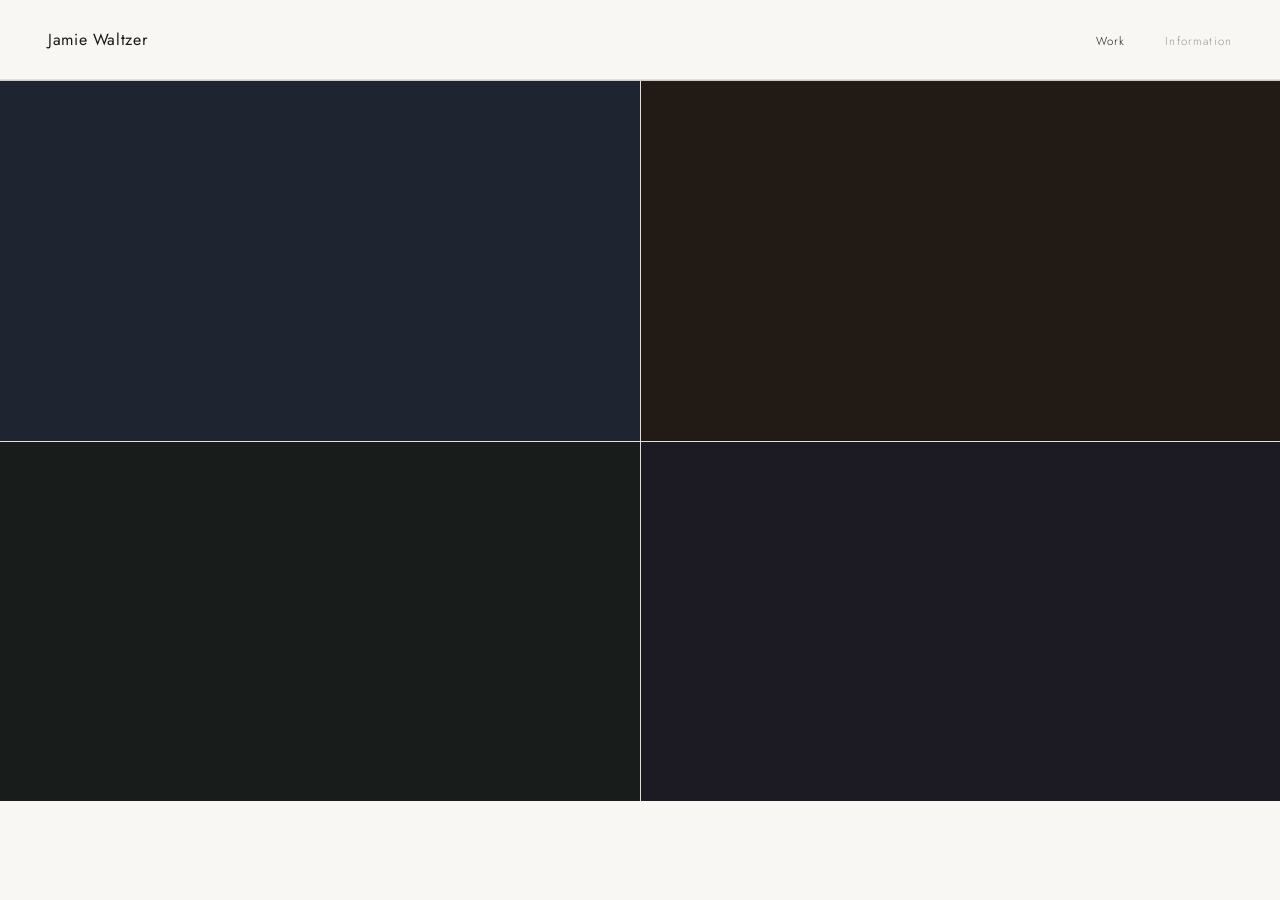
==== index.html @ 329428cf "Initial commit: portfolio site scaffold Static HTML/CSS/JS site with client-side routing for GitHub " ====
<!DOCTYPE html>
<html lang="en">
<head>
  <meta charset="UTF-8" />
  <meta name="viewport" content="width=device-width, initial-scale=1.0" />
  <title>Jamie Waltzer — Filmmaker, Editor</title>
  <meta name="description" content="Jamie Waltzer is a Central Asian filmmaker and editor specializing in intimate documentary work." />
  <link rel="preconnect" href="https://fonts.googleapis.com" />
  <link rel="preconnect" href="https://fonts.gstatic.com" crossorigin />
  <link href="https://fonts.googleapis.com/css2?family=Jost:ital,wght@0,300;0,400;1,300&display=swap" rel="stylesheet" />
  <link rel="stylesheet" href="style.css" />
</head>
<body>

  <nav>
    <a href="/" class="nav-name" data-link>Jamie Waltzer</a>
    <div class="nav-links">
      <a href="/" class="nav-link" data-page="work" data-link>Work</a>
      <a href="/bio" class="nav-link" data-page="info" data-link>Information</a>
    </div>
  </nav>

  <!-- WORK PAGE (grid populated from FILMS in script.js) -->
  <main id="page-home" class="page">
    <div class="work-grid" id="work-grid"></div>
  </main>

  <!-- FILM DETAIL PAGE (populated per-film in script.js) -->
  <main id="page-film" class="page"></main>

  <!-- INFORMATION / BIO PAGE -->
  <main id="page-bio" class="page">
    <div class="info-wrap">

      <div class="info-header">
        <h1 class="info-name">Jamilia Waltzer</h1>
        <p class="info-tagline">filmmaker, editor</p>
      </div>

      <div class="info-body">
        <p>Jamilia (Jamie) Waltzer is a filmmaker whose practice centers on the intimate documentation of Central Asian and post-Soviet communities — lives and histories that exist at the periphery of international film and collective memory. Born in Bishkek, Kyrgyzstan and raised between Central Asia and the United States, she brings a cross-cultural perspective to the subjects she films, combining intimacy of access with a patient, observational visual sensibility.</p>
        <p>She has independently shot, directed, and edited several documentary shorts, and is currently working on her debut feature documentary, <em>After the Sky Turned Red</em>. The film follows her mother and surviving classmates at a reunion in Semey, Kazakhstan — a city that bore the human cost of the Soviet Union's nuclear weapons testing program. It is the beginning of a body of work she intends to dedicate to Central Asian stories. She is also joining <em>After Loss</em>, a feature documentary by Adrienne von Wolffersdorff, as assistant editor.</p>
        <p>Jamie holds a degree from Cornell University, studied filmmaking at Bellevue College, and is based in Los Angeles.</p>
      </div>

      <div class="info-grid">
        <div class="info-col">
          <span class="info-label">Contact</span>
          <span class="info-val"><a href="mailto:your@email.com">your@email.com</a></span>
        </div>
        <div class="info-col">
          <span class="info-label">Software</span>
          <span class="info-val">Premiere Pro<br>DaVinci Resolve<br>After Effects</span>
        </div>
        <div class="info-col">
          <span class="info-label">Based in</span>
          <span class="info-val">Los Angeles, CA</span>
        </div>
        <div class="info-col">
          <span class="info-label">Languages</span>
          <span class="info-val">English<br>Russian<br>Kyrgyz</span>
        </div>
      </div>

    </div>
  </main>

  <script src="script.js"></script>
</body>
</html>
---- style.css ----
/* ─── Reset & Base ─────────────────────────────────────────── */
*, *::before, *::after {
  box-sizing: border-box;
  margin: 0;
  padding: 0;
}

:root {
  --bg:       #F8F7F4;
  --text:     #1A1816;
  --muted:    #9B9690;
  --border:   rgba(26, 24, 22, 0.1);
  --font:     'Jost', system-ui, sans-serif;
  --ease-out: cubic-bezier(0.16, 1, 0.3, 1);
}

@media (prefers-color-scheme: dark) {
  :root {
    --bg:     #141312;
    --text:   #EAE8E3;
    --muted:  #6A6762;
    --border: rgba(234, 232, 227, 0.1);
  }
}

html, body {
  background: var(--bg);
  color: var(--text);
  font-family: var(--font);
  font-weight: 300;
  min-height: 100vh;
  -webkit-font-smoothing: antialiased;
}

a {
  color: inherit;
  text-decoration: none;
}

/* ─── Navigation ────────────────────────────────────────────── */
nav {
  display: flex;
  justify-content: space-between;
  align-items: baseline;
  padding: 1.75rem 3rem;
  border-bottom: 0.5px solid var(--border);
  position: sticky;
  top: 0;
  z-index: 100;
  background: var(--bg);
}

.nav-name {
  font-size: 1rem;
  font-weight: 400;
  letter-spacing: 0.04em;
}

.nav-links {
  display: flex;
  gap: 2.5rem;
}

.nav-link {
  font-size: 11.5px;
  font-weight: 300;
  letter-spacing: 0.1em;
  color: var(--muted);
  transition: color 0.2s ease;
}

.nav-link:hover,
.nav-link.active {
  color: var(--text);
}

/* ─── Pages ─────────────────────────────────────────────────── */
.page {
  display: none;
}

.page.visible {
  display: block;
  animation: fadeIn 0.35s ease;
}

@keyframes fadeIn {
  from { opacity: 0; transform: translateY(6px); }
  to   { opacity: 1; transform: translateY(0); }
}

/* ─── Work Grid ─────────────────────────────────────────────── */
.work-grid {
  display: grid;
  grid-template-columns: 1fr 1fr;
  gap: 1px;
  background: var(--border);
  border-top: 0.5px solid var(--border);
}

.tile {
  display: block;
  position: relative;
  overflow: hidden;
  cursor: pointer;
  aspect-ratio: 16 / 9;
  background: var(--bg);
}

/* Thumbnail image — swap color div for <img> when ready */
.tile-img {
  position: absolute;
  inset: 0;
  transition: transform 0.8s var(--ease-out);
}

.tile img {
  position: absolute;
  inset: 0;
  width: 100%;
  height: 100%;
  object-fit: cover;
  transition: transform 0.8s var(--ease-out);
}

.tile:hover .tile-img,
.tile:hover img {
  transform: scale(1.04);
}

/* Hover overlay */
.tile-overlay {
  position: absolute;
  inset: 0;
  background: linear-gradient(
    to top,
    rgba(0, 0, 0, 0.72) 0%,
    rgba(0, 0, 0, 0.08) 50%,
    transparent 100%
  );
  display: flex;
  flex-direction: column;
  justify-content: flex-end;
  padding: 1.5rem 1.75rem;
  opacity: 0;
  transition: opacity 0.4s ease;
}

.tile:hover .tile-overlay {
  opacity: 1;
}

.tile-status {
  display: block;
  font-size: 9px;
  letter-spacing: 0.16em;
  text-transform: uppercase;
  color: rgba(234, 232, 227, 0.55);
  font-weight: 300;
  margin-bottom: 0.35rem;
  transform: translateY(5px);
  opacity: 0;
  transition: transform 0.4s ease, opacity 0.4s ease;
}

.tile-title {
  font-size: 1.1rem;
  font-weight: 300;
  color: #EAE8E3;
  letter-spacing: 0.03em;
  line-height: 1.3;
  margin-bottom: 0.3rem;
  transform: translateY(5px);
  transition: transform 0.4s ease 0.04s;
}

.tile-role {
  font-size: 9px;
  letter-spacing: 0.14em;
  text-transform: uppercase;
  color: rgba(234, 232, 227, 0.55);
  font-weight: 300;
  transform: translateY(5px);
  transition: transform 0.4s ease 0.08s;
}

.tile:hover .tile-status,
.tile:hover .tile-title,
.tile:hover .tile-role {
  transform: translateY(0);
  opacity: 1;
}

/* ─── Information Page ───────────────────────────────────────── */
.info-wrap {
  padding: 3rem 3rem 5rem;
  max-width: 780px;
}

.info-name {
  font-size: 1.5rem;
  font-weight: 400;
  letter-spacing: 0.04em;
  line-height: 1.2;
  margin-bottom: 0.25rem;
}

.info-tagline {
  font-size: 0.9rem;
  font-weight: 300;
  font-style: italic;
  color: var(--muted);
  letter-spacing: 0.02em;
  margin-bottom: 2.5rem;
}

.info-body {
  font-size: 1rem;
  font-weight: 300;
  line-height: 1.9;
  letter-spacing: 0.01em;
  max-width: 580px;
}

.info-body p + p {
  margin-top: 1.4rem;
}

.info-body em {
  font-style: italic;
}

.info-grid {
  display: grid;
  grid-template-columns: 1fr 1fr;
  gap: 2.5rem 3rem;
  margin-top: 3.5rem;
  padding-top: 2.5rem;
  border-top: 0.5px solid var(--border);
  max-width: 580px;
}

.info-col {
  display: flex;
  flex-direction: column;
  gap: 0.6rem;
}

.info-label {
  font-size: 9.5px;
  font-weight: 400;
  letter-spacing: 0.15em;
  text-transform: uppercase;
  color: var(--muted);
}

.info-val {
  font-size: 0.95rem;
  font-weight: 300;
  line-height: 1.85;
  letter-spacing: 0.01em;
}

.info-val a:hover {
  text-decoration: underline;
  text-underline-offset: 3px;
}

/* ─── Film Detail Page ───────────────────────────────────────── */
.film-wrap {
  padding: 3rem 3rem 5rem;
  max-width: 780px;
}

.film-back {
  display: inline-block;
  font-size: 11px;
  font-weight: 300;
  letter-spacing: 0.1em;
  text-transform: uppercase;
  color: var(--muted);
  margin-bottom: 2.5rem;
  transition: color 0.2s ease;
}

.film-back:hover {
  color: var(--text);
}

.film-header {
  margin-bottom: 2rem;
}

.film-title {
  font-size: 1.5rem;
  font-weight: 400;
  letter-spacing: 0.04em;
  line-height: 1.2;
  margin-bottom: 0.75rem;
}

.film-meta {
  display: flex;
  flex-wrap: wrap;
  gap: 0.4rem 1.5rem;
}

.film-meta span {
  font-size: 9.5px;
  font-weight: 300;
  letter-spacing: 0.15em;
  text-transform: uppercase;
  color: var(--muted);
}

.film-embed {
  position: relative;
  width: 100%;
  aspect-ratio: 16 / 9;
  background: #000;
  margin-bottom: 2.5rem;
  overflow: hidden;
}

.film-embed iframe {
  position: absolute;
  inset: 0;
  width: 100%;
  height: 100%;
  border: 0;
}

.film-embed-placeholder {
  position: absolute;
  inset: 0;
  display: flex;
  align-items: center;
  justify-content: center;
  font-size: 10px;
  font-weight: 300;
  letter-spacing: 0.14em;
  text-transform: uppercase;
  color: rgba(234, 232, 227, 0.4);
}

.film-synopsis {
  font-size: 1rem;
  font-weight: 300;
  line-height: 1.9;
  letter-spacing: 0.01em;
  max-width: 580px;
}

/* ─── Responsive ─────────────────────────────────────────────── */
@media (max-width: 680px) {
  nav {
    padding: 1.25rem 1.5rem;
  }

  .work-grid {
    grid-template-columns: 1fr;
  }

  .tile {
    aspect-ratio: 4 / 3;
  }

  /* Always show overlay on mobile (no hover) */
  .tile-overlay {
    opacity: 1;
  }

  .tile-status,
  .tile-title,
  .tile-role {
    transform: translateY(0);
    opacity: 1;
  }

  .info-wrap {
    padding: 2rem 1.5rem 4rem;
  }

  .info-grid {
    grid-template-columns: 1fr;
    gap: 2rem;
  }

  .film-wrap {
    padding: 2rem 1.5rem 4rem;
  }
}
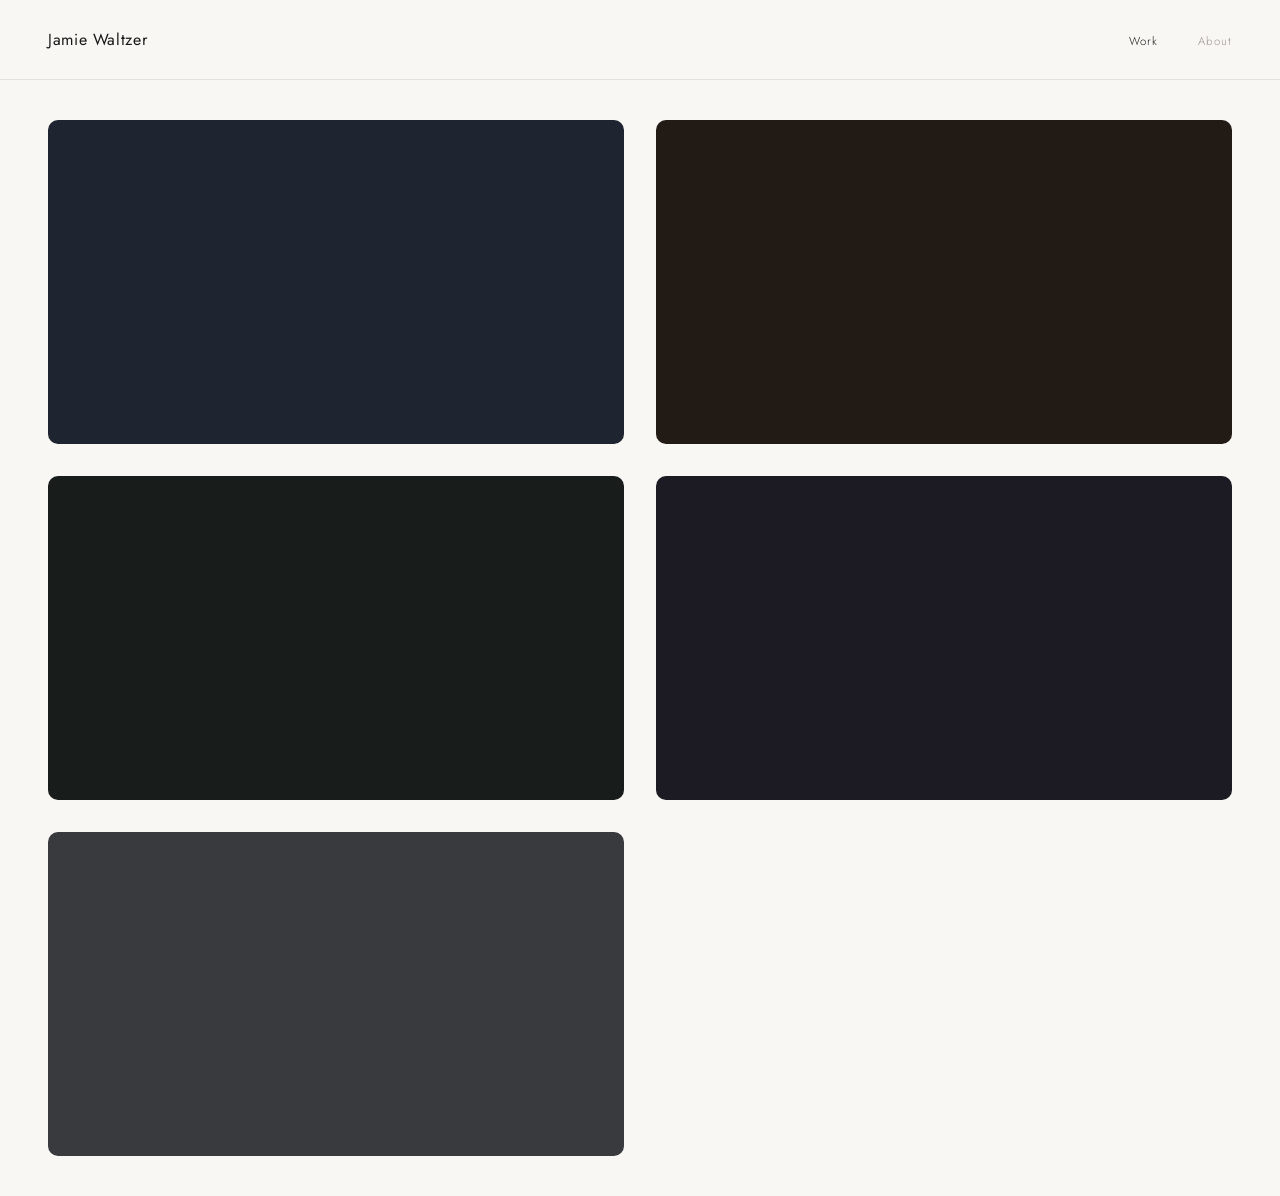
==== commit 34a91262: "Rename Information page to About, add short-form content card Renames info-* naming to about-* acros" ====
--- a/index.html
+++ b/index.html
@@ -16,7 +16,7 @@
     <a href="/" class="nav-name" data-link>Jamie Waltzer</a>
     <div class="nav-links">
       <a href="/" class="nav-link" data-page="work" data-link>Work</a>
-      <a href="/bio" class="nav-link" data-page="info" data-link>Information</a>
+      <a href="/bio" class="nav-link" data-page="about" data-link>About</a>
     </div>
   </nav>
 
@@ -28,37 +28,37 @@
   <!-- FILM DETAIL PAGE (populated per-film in script.js) -->
   <main id="page-film" class="page"></main>
 
-  <!-- INFORMATION / BIO PAGE -->
+  <!-- ABOUT / BIO PAGE -->
   <main id="page-bio" class="page">
-    <div class="info-wrap">
+    <div class="about-wrap">
 
-      <div class="info-header">
-        <h1 class="info-name">Jamilia Waltzer</h1>
-        <p class="info-tagline">filmmaker, editor</p>
+      <div class="about-header">
+        <h1 class="about-name">Jamilia Waltzer</h1>
+        <p class="about-tagline">filmmaker, editor</p>
       </div>
 
-      <div class="info-body">
+      <div class="about-body">
         <p>Jamilia (Jamie) Waltzer is a filmmaker whose practice centers on the intimate documentation of Central Asian and post-Soviet communities — lives and histories that exist at the periphery of international film and collective memory. Born in Bishkek, Kyrgyzstan and raised between Central Asia and the United States, she brings a cross-cultural perspective to the subjects she films, combining intimacy of access with a patient, observational visual sensibility.</p>
         <p>She has independently shot, directed, and edited several documentary shorts, and is currently working on her debut feature documentary, <em>After the Sky Turned Red</em>. The film follows her mother and surviving classmates at a reunion in Semey, Kazakhstan — a city that bore the human cost of the Soviet Union's nuclear weapons testing program. It is the beginning of a body of work she intends to dedicate to Central Asian stories. She is also joining <em>After Loss</em>, a feature documentary by Adrienne von Wolffersdorff, as assistant editor.</p>
         <p>Jamie holds a degree from Cornell University, studied filmmaking at Bellevue College, and is based in Los Angeles.</p>
       </div>
 
-      <div class="info-grid">
-        <div class="info-col">
-          <span class="info-label">Contact</span>
-          <span class="info-val"><a href="mailto:your@email.com">your@email.com</a></span>
+      <div class="about-grid">
+        <div class="about-col">
+          <span class="about-label">Contact</span>
+          <span class="about-val"><a href="mailto:your@email.com">your@email.com</a></span>
         </div>
-        <div class="info-col">
-          <span class="info-label">Software</span>
-          <span class="info-val">Premiere Pro<br>DaVinci Resolve<br>After Effects</span>
+        <div class="about-col">
+          <span class="about-label">Software</span>
+          <span class="about-val">Premiere Pro<br>DaVinci Resolve<br>After Effects</span>
         </div>
-        <div class="info-col">
-          <span class="info-label">Based in</span>
-          <span class="info-val">Los Angeles, CA</span>
+        <div class="about-col">
+          <span class="about-label">Based in</span>
+          <span class="about-val">Los Angeles, CA</span>
         </div>
-        <div class="info-col">
-          <span class="info-label">Languages</span>
-          <span class="info-val">English<br>Russian<br>Kyrgyz</span>
+        <div class="about-col">
+          <span class="about-label">Languages</span>
+          <span class="about-val">English<br>Russian<br>Kyrgyz</span>
         </div>
       </div>
 
--- a/style.css
+++ b/style.css
@@ -93,9 +93,8 @@
 .work-grid {
   display: grid;
   grid-template-columns: 1fr 1fr;
-  gap: 1px;
-  background: var(--border);
-  border-top: 0.5px solid var(--border);
+  gap: 2rem;
+  padding: 2.5rem 3rem;
 }
 
 .tile {
@@ -105,6 +104,7 @@
   cursor: pointer;
   aspect-ratio: 16 / 9;
   background: var(--bg);
+  border-radius: 10px;
 }
 
 /* Thumbnail image — swap color div for <img> when ready */
@@ -191,13 +191,13 @@
   opacity: 1;
 }
 
-/* ─── Information Page ───────────────────────────────────────── */
-.info-wrap {
+/* ─── About Page ─────────────────────────────────────────────── */
+.about-wrap {
   padding: 3rem 3rem 5rem;
   max-width: 780px;
 }
 
-.info-name {
+.about-name {
   font-size: 1.5rem;
   font-weight: 400;
   letter-spacing: 0.04em;
@@ -205,7 +205,7 @@
   margin-bottom: 0.25rem;
 }
 
-.info-tagline {
+.about-tagline {
   font-size: 0.9rem;
   font-weight: 300;
   font-style: italic;
@@ -214,7 +214,7 @@
   margin-bottom: 2.5rem;
 }
 
-.info-body {
+.about-body {
   font-size: 1rem;
   font-weight: 300;
   line-height: 1.9;
@@ -222,15 +222,15 @@
   max-width: 580px;
 }
 
-.info-body p + p {
+.about-body p + p {
   margin-top: 1.4rem;
 }
 
-.info-body em {
+.about-body em {
   font-style: italic;
 }
 
-.info-grid {
+.about-grid {
   display: grid;
   grid-template-columns: 1fr 1fr;
   gap: 2.5rem 3rem;
@@ -240,13 +240,13 @@
   max-width: 580px;
 }
 
-.info-col {
+.about-col {
   display: flex;
   flex-direction: column;
   gap: 0.6rem;
 }
 
-.info-label {
+.about-label {
   font-size: 9.5px;
   font-weight: 400;
   letter-spacing: 0.15em;
@@ -254,14 +254,14 @@
   color: var(--muted);
 }
 
-.info-val {
+.about-val {
   font-size: 0.95rem;
   font-weight: 300;
   line-height: 1.85;
   letter-spacing: 0.01em;
 }
 
-.info-val a:hover {
+.about-val a:hover {
   text-decoration: underline;
   text-underline-offset: 3px;
 }
@@ -359,6 +359,8 @@
 
   .work-grid {
     grid-template-columns: 1fr;
+    gap: 1.5rem;
+    padding: 2rem 1.5rem;
   }
 
   .tile {
@@ -377,11 +379,11 @@
     opacity: 1;
   }
 
-  .info-wrap {
+  .about-wrap {
     padding: 2rem 1.5rem 4rem;
   }
 
-  .info-grid {
+  .about-grid {
     grid-template-columns: 1fr;
     gap: 2rem;
   }
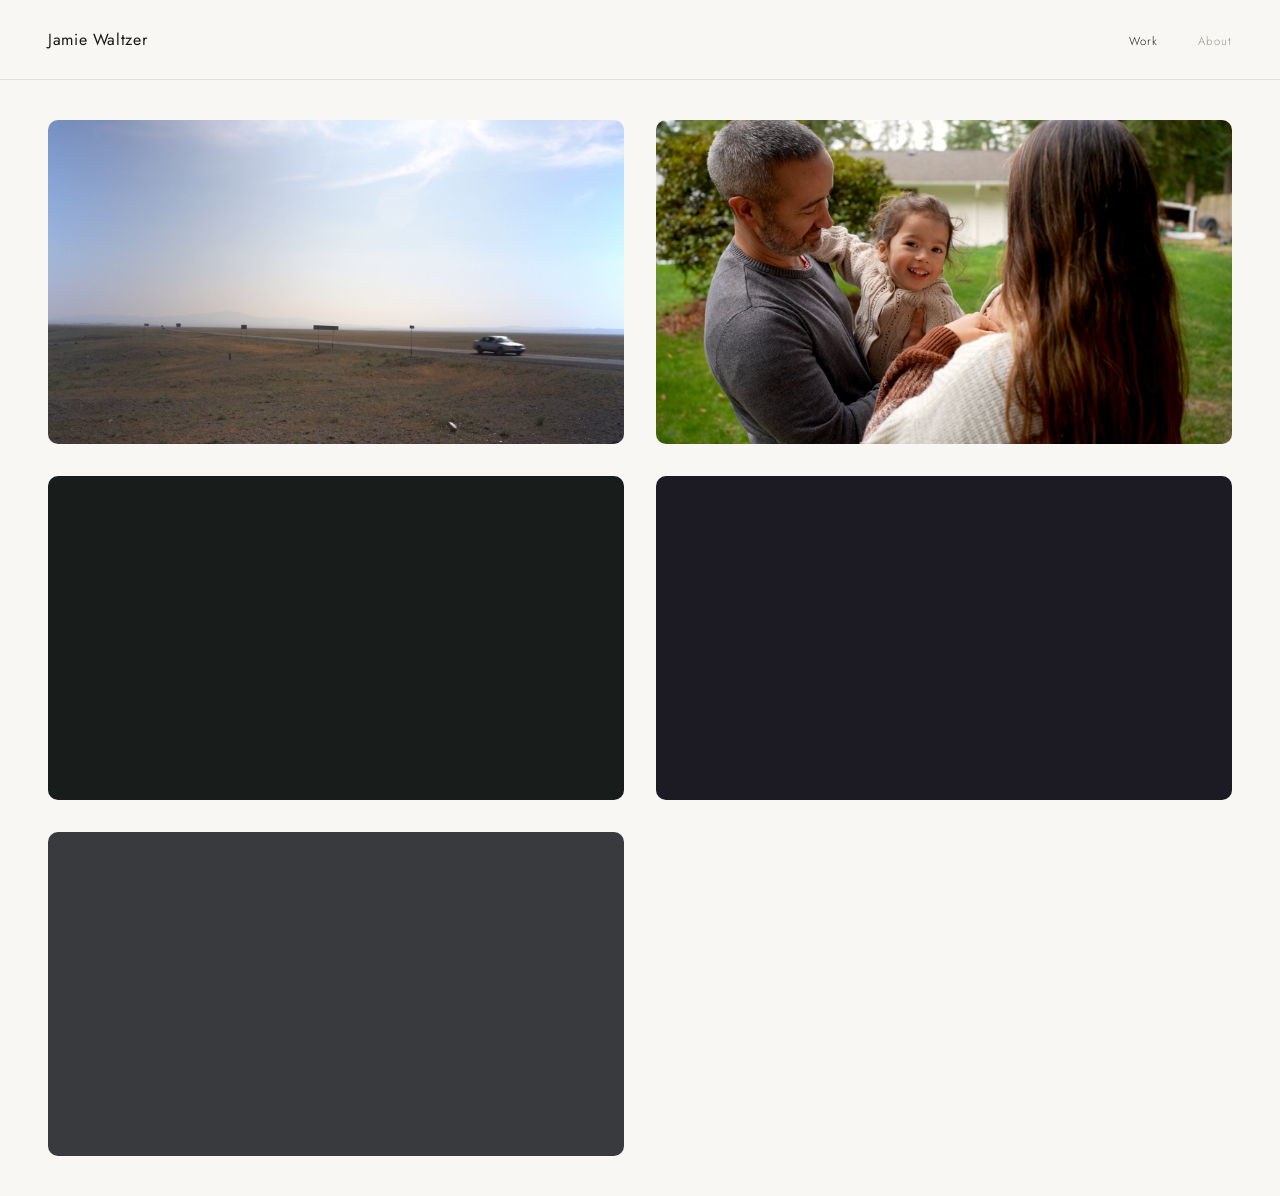
==== commit d37ae7ad: "Add real content: photos, synopses, trailers, and About page redesign Fills in real film stills, hea" ====
--- a/index.html
+++ b/index.html
@@ -32,33 +32,38 @@
   <main id="page-bio" class="page">
     <div class="about-wrap">
 
-      <div class="about-header">
-        <h1 class="about-name">Jamilia Waltzer</h1>
-        <p class="about-tagline">filmmaker, editor</p>
+      <div class="about-media">
+        <img class="about-photo" src="/images/headshot.jpg" alt="Jamie Waltzer" />
+        <div class="about-media-caption">
+          <h1 class="about-name">Jamie Waltzer</h1>
+          <p class="about-tagline">filmmaker, editor</p>
+        </div>
       </div>
 
-      <div class="about-body">
-        <p>Jamilia (Jamie) Waltzer is a filmmaker whose practice centers on the intimate documentation of Central Asian and post-Soviet communities — lives and histories that exist at the periphery of international film and collective memory. Born in Bishkek, Kyrgyzstan and raised between Central Asia and the United States, she brings a cross-cultural perspective to the subjects she films, combining intimacy of access with a patient, observational visual sensibility.</p>
-        <p>She has independently shot, directed, and edited several documentary shorts, and is currently working on her debut feature documentary, <em>After the Sky Turned Red</em>. The film follows her mother and surviving classmates at a reunion in Semey, Kazakhstan — a city that bore the human cost of the Soviet Union's nuclear weapons testing program. It is the beginning of a body of work she intends to dedicate to Central Asian stories. She is also joining <em>After Loss</em>, a feature documentary by Adrienne von Wolffersdorff, as assistant editor.</p>
-        <p>Jamie holds a degree from Cornell University, studied filmmaking at Bellevue College, and is based in Los Angeles.</p>
-      </div>
+      <div class="about-content">
+        <div class="about-body">
+          <p>Jamilia (Jamie) Waltzer is a filmmaker whose practice centers on the intimate documentation of Central Asian and post-Soviet communities — lives and histories that exist at the periphery of international film and collective memory. Born in Bishkek, Kyrgyzstan and raised between Central Asia and the United States, she brings a cross-cultural perspective to the subjects she films, combining intimacy of access with a patient, observational visual sensibility.</p>
+          <p>She has independently shot, directed, and edited several documentary shorts, and is currently working on her debut feature documentary, <em>After the Sky Turned Red</em>. The film follows her mother and surviving classmates at a reunion in Semey, Kazakhstan — a city that bore the human cost of the Soviet Union's nuclear weapons testing program. It is the beginning of a body of work she intends to dedicate to Central Asian stories. She is also joining <em>After Loss</em>, a feature documentary by Adrienne von Wolffersdorff, as assistant editor.</p>
+          <p>Jamie holds a degree from Cornell University, studied filmmaking at Bellevue College, and is based in Los Angeles.</p>
+        </div>
 
-      <div class="about-grid">
-        <div class="about-col">
-          <span class="about-label">Contact</span>
-          <span class="about-val"><a href="mailto:your@email.com">your@email.com</a></span>
-        </div>
-        <div class="about-col">
-          <span class="about-label">Software</span>
-          <span class="about-val">Premiere Pro<br>DaVinci Resolve<br>After Effects</span>
-        </div>
-        <div class="about-col">
-          <span class="about-label">Based in</span>
-          <span class="about-val">Los Angeles, CA</span>
-        </div>
-        <div class="about-col">
-          <span class="about-label">Languages</span>
-          <span class="about-val">English<br>Russian<br>Kyrgyz</span>
+        <div class="about-grid">
+          <div class="about-col">
+            <span class="about-label">Contact</span>
+            <span class="about-val"><a href="mailto:jamfaywal@gmail.com">jamfaywal@gmail.com</a></span>
+          </div>
+          <div class="about-col">
+            <span class="about-label">Software</span>
+            <span class="about-val">Premiere Pro<br>DaVinci Resolve<br>After Effects</span>
+          </div>
+          <div class="about-col">
+            <span class="about-label">Based in</span>
+            <span class="about-val">Los Angeles, CA</span>
+          </div>
+          <div class="about-col">
+            <span class="about-label">Languages</span>
+            <span class="about-val">English<br>Russian<br>Kyrgyz</span>
+          </div>
         </div>
       </div>
 
--- a/style.css
+++ b/style.css
@@ -192,13 +192,39 @@
 }
 
 /* ─── About Page ─────────────────────────────────────────────── */
+/* Desktop: two columns — media (name + large photo) on the left,
+   content (bio + contact grid) on the right. See mobile override
+   below for the sticky-hero / scroll-over-photo treatment. */
 .about-wrap {
+  display: grid;
+  grid-template-columns: 360px 1fr;
+  gap: 3rem 4rem;
+  align-items: start;
   padding: 3rem 3rem 5rem;
-  max-width: 780px;
+  max-width: 1120px;
+}
+
+.about-media {
+  display: flex;
+  flex-direction: column-reverse;
+  gap: 1.25rem;
+}
+
+.about-photo {
+  display: block;
+  width: 100%;
+  aspect-ratio: 4 / 5;
+  object-fit: cover;
+  border-radius: 10px;
+}
+
+.about-media-caption {
+  /* Plain text above the photo on desktop; becomes an overlay on
+     the photo itself in the mobile breakpoint below. */
 }
 
 .about-name {
-  font-size: 1.5rem;
+  font-size: 1.75rem;
   font-weight: 400;
   letter-spacing: 0.04em;
   line-height: 1.2;
@@ -211,7 +237,6 @@
   font-style: italic;
   color: var(--muted);
   letter-spacing: 0.02em;
-  margin-bottom: 2.5rem;
 }
 
 .about-body {
@@ -272,6 +297,12 @@
   max-width: 780px;
 }
 
+/* Wider column for films with a gallery, so the embed + side images
+   have room to sit next to each other instead of cramping. */
+.film-wrap--wide {
+  max-width: 1040px;
+}
+
 .film-back {
   display: inline-block;
   font-size: 11px;
@@ -313,13 +344,38 @@
   color: var(--muted);
 }
 
+/* Wraps the embed (and, on films with a gallery, the side images) */
+.film-media {
+  margin-bottom: 2.5rem;
+}
+
+.film-wrap--wide .film-media {
+  display: grid;
+  grid-template-columns: 2fr 1fr;
+  gap: 1.5rem;
+  align-items: start;
+}
+
 .film-embed {
   position: relative;
   width: 100%;
   aspect-ratio: 16 / 9;
   background: #000;
-  margin-bottom: 2.5rem;
   overflow: hidden;
+}
+
+.film-gallery {
+  display: flex;
+  flex-direction: column;
+  gap: 1rem;
+}
+
+.film-gallery-img {
+  display: block;
+  width: 100%;
+  aspect-ratio: 16 / 9;
+  object-fit: cover;
+  border-radius: 10px;
 }
 
 .film-embed iframe {
@@ -351,6 +407,44 @@
   max-width: 580px;
 }
 
+.film-synopsis em {
+  font-style: italic;
+}
+
+/* ─── Collection Sub-grid ───────────────────────────────────────
+   Used by films with a `collection` array (e.g. Social Media
+   Content) — reuses .tile from the work grid, laid out inside
+   the narrower .film-wrap column instead of full-bleed. */
+.collection-grid {
+  display: grid;
+  grid-template-columns: 1fr 1fr;
+  gap: 1.5rem;
+  margin-top: 2.5rem;
+}
+
+/* ─── External Link List (collection items w/ no embed) ───────── */
+.link-list {
+  list-style: none;
+  margin-top: 2rem;
+  border-top: 0.5px solid var(--border);
+}
+
+.link-list-item {
+  display: flex;
+  justify-content: space-between;
+  align-items: center;
+  padding: 1rem 0;
+  border-bottom: 0.5px solid var(--border);
+  font-size: 0.95rem;
+  letter-spacing: 0.01em;
+  color: var(--text);
+  transition: color 0.2s ease;
+}
+
+.link-list-item:hover {
+  color: var(--muted);
+}
+
 /* ─── Responsive ─────────────────────────────────────────────── */
 @media (max-width: 680px) {
   nav {
@@ -379,8 +473,49 @@
     opacity: 1;
   }
 
+  /* Single column: hero photo on top, name/tagline overlaid on it,
+     then content scrolls up over the (sticky) photo as you scroll. */
   .about-wrap {
+    display: block;
     padding: 2rem 1.5rem 4rem;
+  }
+
+  .about-media {
+    position: sticky;
+    top: 0;
+    height: 60vh;
+    z-index: 0;
+    border-radius: 10px;
+    overflow: hidden;
+  }
+
+  .about-photo {
+    position: absolute;
+    inset: 0;
+    height: 100%;
+    aspect-ratio: auto;
+    border-radius: 0;
+  }
+
+  .about-media-caption {
+    position: absolute;
+    inset: auto 0 0 0;
+    padding: 1.75rem 1.5rem;
+    background: linear-gradient(to top, rgba(0, 0, 0, 0.75) 0%, transparent 100%);
+  }
+
+  .about-media-caption .about-name,
+  .about-media-caption .about-tagline {
+    color: #EAE8E3;
+  }
+
+  .about-content {
+    position: relative;
+    z-index: 1;
+    background: var(--bg);
+    margin-top: -3rem;
+    padding-top: 2rem;
+    border-radius: 16px 16px 0 0;
   }
 
   .about-grid {
@@ -391,4 +526,13 @@
   .film-wrap {
     padding: 2rem 1.5rem 4rem;
   }
-}
+
+  .collection-grid {
+    grid-template-columns: 1fr;
+    gap: 1rem;
+  }
+
+  .film-wrap--wide .film-media {
+    grid-template-columns: 1fr;
+  }
+}
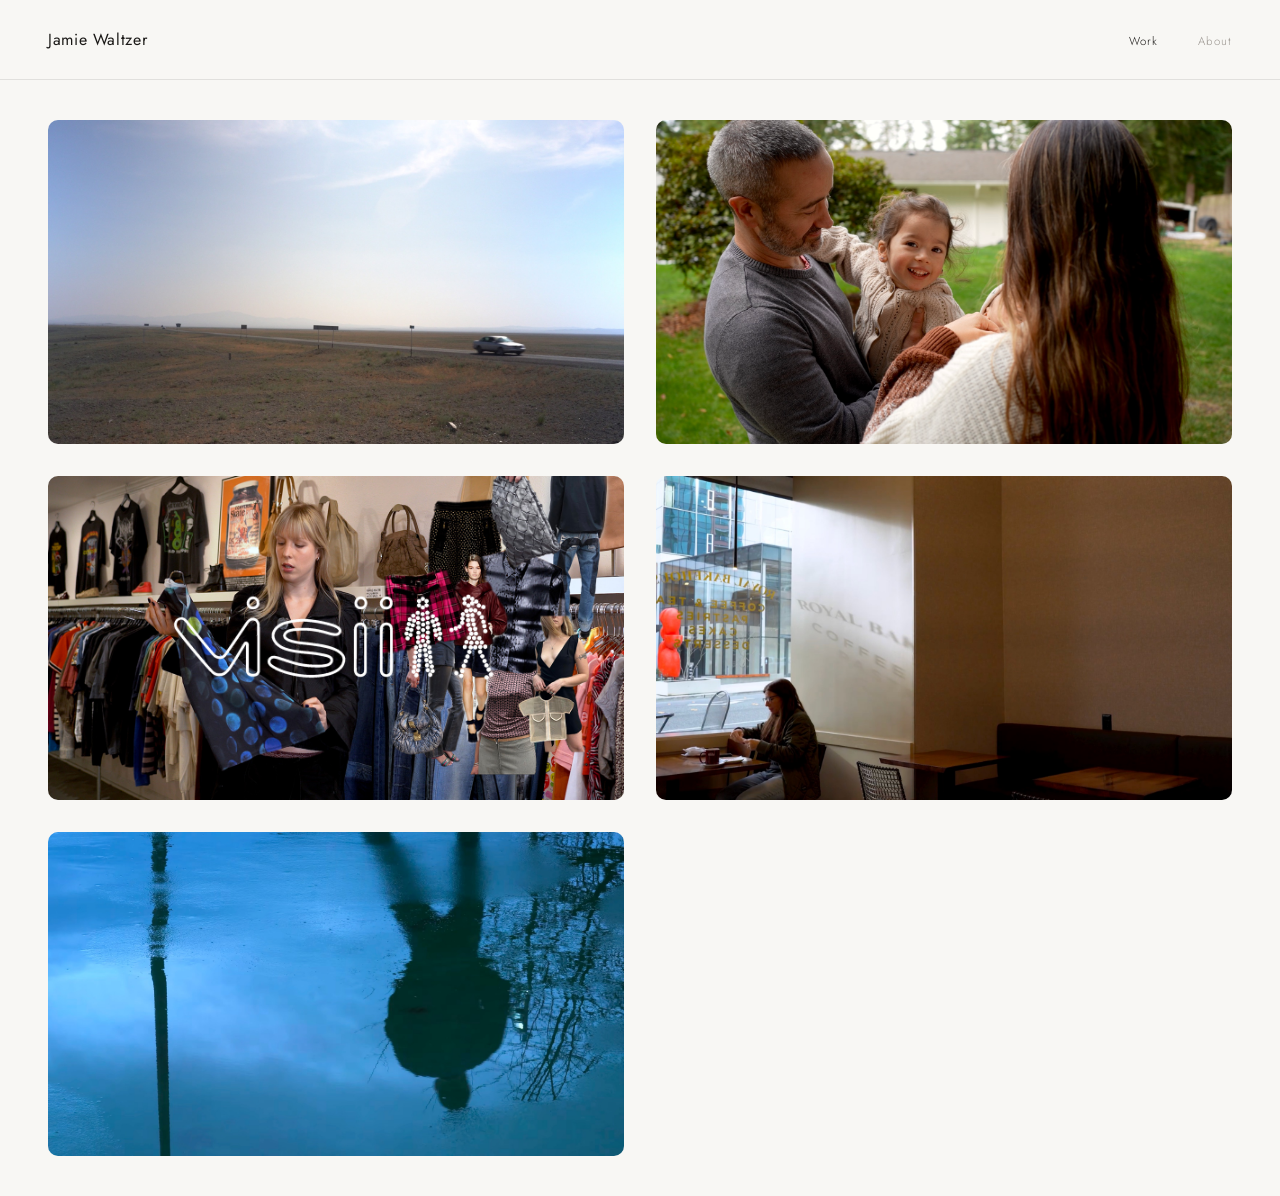
==== commit 2dcf7f81: "Add favicon, Royal Bakehouse/Visii/short-form thumbnails and galleries Adds the site favicon (padded" ====
--- a/index.html
+++ b/index.html
@@ -5,6 +5,9 @@
   <meta name="viewport" content="width=device-width, initial-scale=1.0" />
   <title>Jamie Waltzer — Filmmaker, Editor</title>
   <meta name="description" content="Jamie Waltzer is a Central Asian filmmaker and editor specializing in intimate documentary work." />
+  <link rel="icon" type="image/png" sizes="32x32" href="/images/favicon-32.png" />
+  <link rel="icon" type="image/png" sizes="16x16" href="/images/favicon-16.png" />
+  <link rel="apple-touch-icon" sizes="180x180" href="/images/favicon-180.png" />
   <link rel="preconnect" href="https://fonts.googleapis.com" />
   <link rel="preconnect" href="https://fonts.gstatic.com" crossorigin />
   <link href="https://fonts.googleapis.com/css2?family=Jost:ital,wght@0,300;0,400;1,300&display=swap" rel="stylesheet" />
@@ -44,7 +47,7 @@
         <div class="about-body">
           <p>Jamilia (Jamie) Waltzer is a filmmaker whose practice centers on the intimate documentation of Central Asian and post-Soviet communities — lives and histories that exist at the periphery of international film and collective memory. Born in Bishkek, Kyrgyzstan and raised between Central Asia and the United States, she brings a cross-cultural perspective to the subjects she films, combining intimacy of access with a patient, observational visual sensibility.</p>
           <p>She has independently shot, directed, and edited several documentary shorts, and is currently working on her debut feature documentary, <em>After the Sky Turned Red</em>. The film follows her mother and surviving classmates at a reunion in Semey, Kazakhstan — a city that bore the human cost of the Soviet Union's nuclear weapons testing program. It is the beginning of a body of work she intends to dedicate to Central Asian stories. She is also joining <em>After Loss</em>, a feature documentary by Adrienne von Wolffersdorff, as assistant editor.</p>
-          <p>Jamie holds a degree from Cornell University, studied filmmaking at Bellevue College, and is based in Los Angeles.</p>
+          <p>Jamie holds a degree from Cornell University and studied filmmaking at Bellevue College.</p>
         </div>
 
         <div class="about-grid">
@@ -55,10 +58,6 @@
           <div class="about-col">
             <span class="about-label">Software</span>
             <span class="about-val">Premiere Pro<br>DaVinci Resolve<br>After Effects</span>
-          </div>
-          <div class="about-col">
-            <span class="about-label">Based in</span>
-            <span class="about-val">Los Angeles, CA</span>
           </div>
           <div class="about-col">
             <span class="about-label">Languages</span>
--- a/style.css
+++ b/style.css
@@ -422,6 +422,46 @@
   margin-top: 2.5rem;
 }
 
+/* ─── Photo Grid (named galleries on collection items, e.g. ───────
+   Computer Angel's "Decisions" / "Fig" sets) — CSS-column masonry,
+   desaturated by default with a full-color reveal on hover for a
+   moody, contact-sheet feel. */
+.gallery-section {
+  margin-top: 3rem;
+}
+
+.gallery-section:first-of-type {
+  margin-top: 2.5rem;
+}
+
+.gallery-heading {
+  font-size: 10px;
+  font-weight: 400;
+  letter-spacing: 0.16em;
+  text-transform: uppercase;
+  color: var(--muted);
+  margin-bottom: 1rem;
+}
+
+.photo-grid {
+  columns: 3;
+  column-gap: 0.75rem;
+}
+
+.photo-grid img {
+  display: block;
+  width: 100%;
+  margin-bottom: 0.75rem;
+  border-radius: 6px;
+  break-inside: avoid;
+  filter: grayscale(1) contrast(1.05);
+  transition: filter 0.5s ease;
+}
+
+.photo-grid img:hover {
+  filter: grayscale(0);
+}
+
 /* ─── External Link List (collection items w/ no embed) ───────── */
 .link-list {
   list-style: none;
@@ -535,4 +575,8 @@
   .film-wrap--wide .film-media {
     grid-template-columns: 1fr;
   }
-}
+
+  .photo-grid {
+    columns: 2;
+  }
+}
